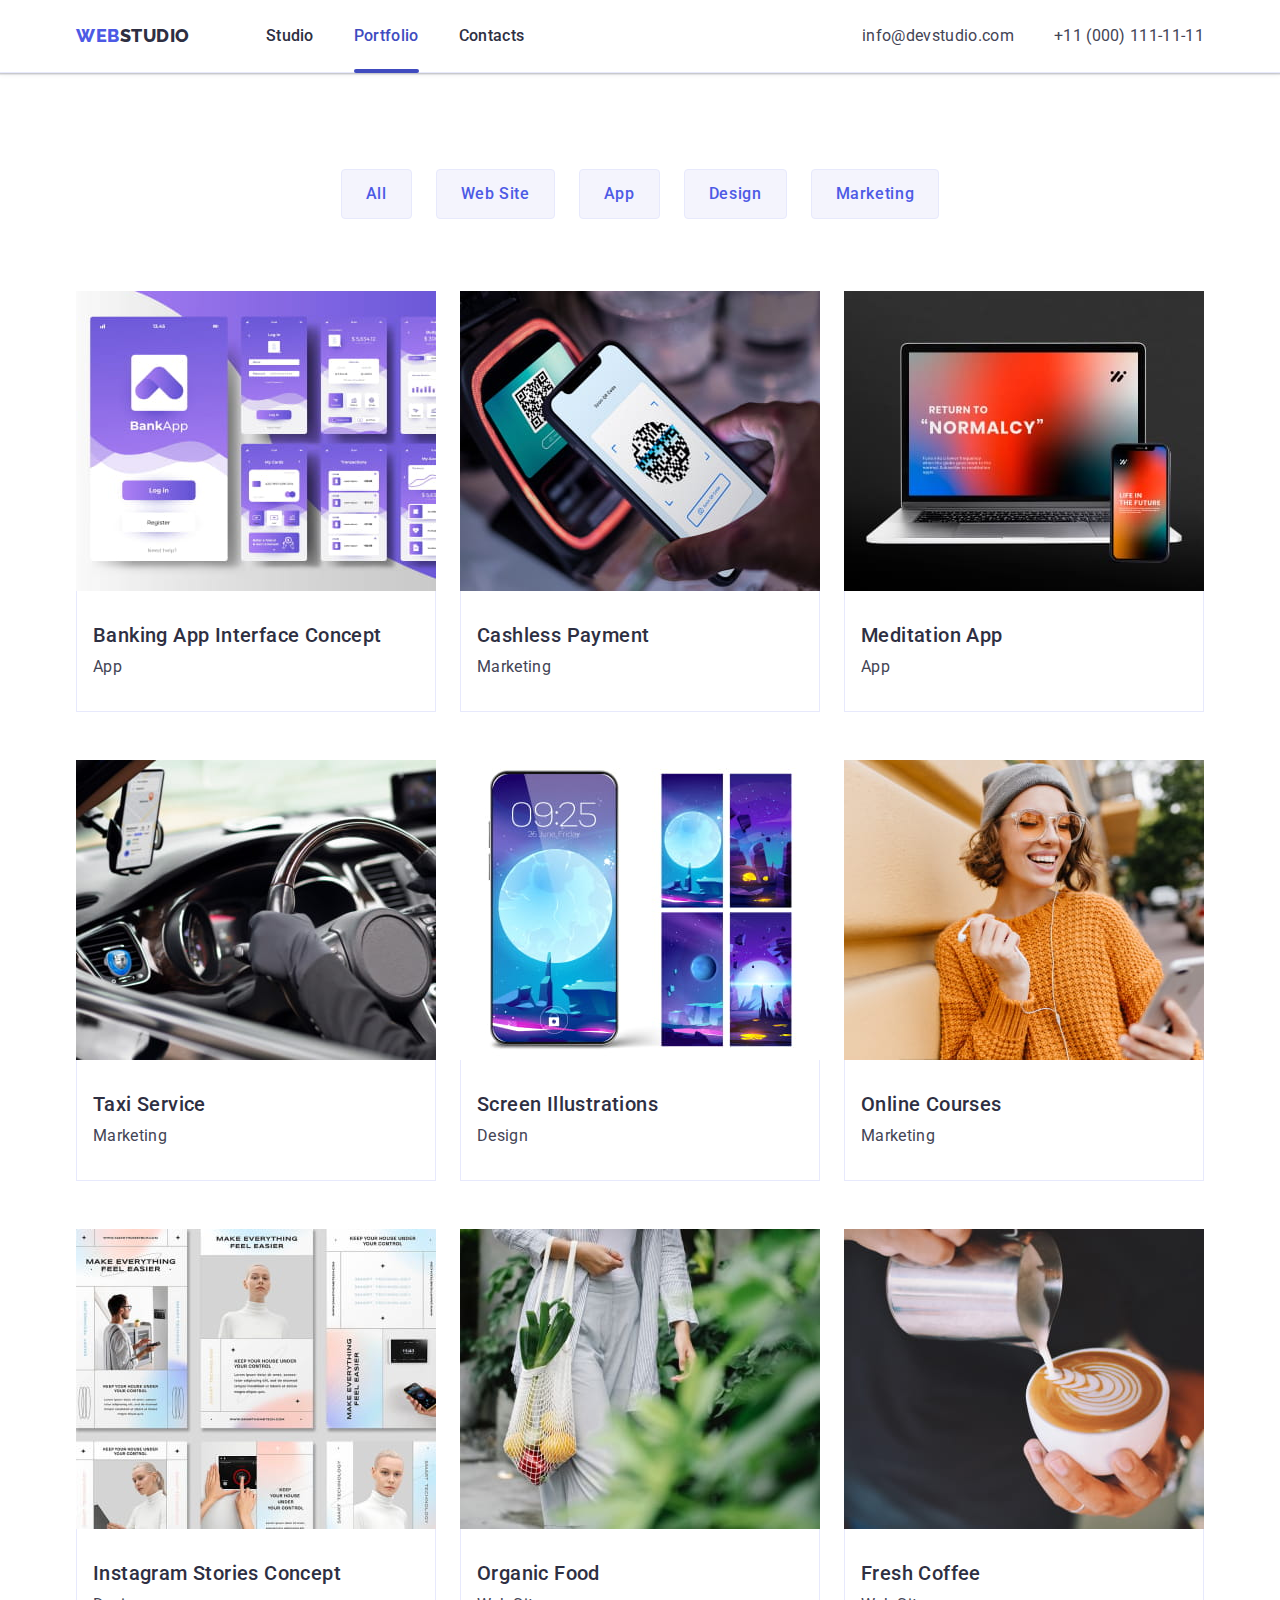
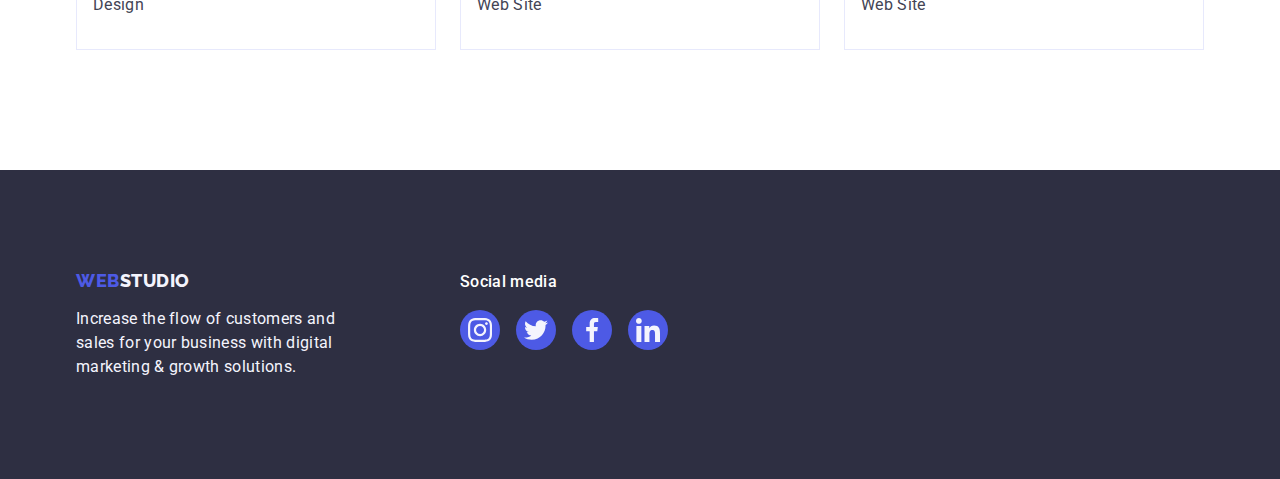
==== portfolio.html @ edc0e291 "add files" ====
<!DOCTYPE html>
<html lang="en">
  <head>
    <meta charset="UTF-8" />
    <meta name="viewport" content="width=device-width, initial-scale=1.0">
    <link rel="preconnect" href="https://fonts.googleapis.com">
    <link rel="preconnect" href="https://fonts.gstatic.com" crossorigin>
    <link
      href="https://fonts.googleapis.com/css2?family=Raleway:wght@800&family=Roboto:wght@400;500;700;900&display=swap"
      rel="stylesheet"
    />
    <link
      rel="stylesheet"
      href="https://cdnjs.cloudflare.com/ajax/libs/modern-normalize/1.0.0/modern-normalize.min.css"
    />
    <link rel="stylesheet" href="./css/styles.css">
    <title>Portfolio</title>
  </head>
  <body>
    <!--Шапка сайту-->
    <header class="header">
      <div class="container header-nav">
        <nav class="header-nav">
          <a class="logo link" href="./index.html">Web<span class="logo-color link">Studio</span></a>
          <ul class="menu-list list">
            <li class="menu-item">
              <a class="menu-link link" href="./index.html">Studio</a>
            </li>
            <li class="menu-item">
              <a class="menu-link link current" href="./portfolio.html">Portfolio</a>
            </li>
            <li class="menu-item">
              <a class="menu-link link" href="">Contacts</a>
            </li>
          </ul>
        </nav>
        <address class="header-contacts">
          <ul class="address-list list">
            <li class="address-item">
              <a class="contact-link link" href="mailto:info@devstudio.com">info@devstudio.com</a>
            </li>
            <li class="address-item">
              <a class="contact-link link" href="tel:+110001111111">+11 (000) 111-11-11</a>
            </li>
          </ul>
        </address>
      </div>
    </header>

    <main>
      <section class="gallery">
        <div class="container">
          <h1 class="visually-hidden">Portfolio</h1>

          <!--Каталог -->
          <ul class="catalog-list list">
            <li class="catalog-item">
              <button class="menu-btn" type="button">All</button>
            </li>
            <li class="catalog-item">
              <button class="menu-btn" type="button">Web Site</button>
            </li>
            <li class="catalog-item">
              <button class="menu-btn" type="button">App</button>
            </li>
            <li class="catalog-item">
              <button class="menu-btn" type="button">Design</button>
            </li>
            <li class="catalog-item">
              <button class="menu-btn" type="button">Marketing</button>
            </li>
          </ul>

          <!--Галерея-->
          <ul class="gallery-list list">
            <li class="gallery-item">
              <a class="gallery-link link" href="">
                <div class="gallery-overley">
                  <img src="./images/gallery/img1.jpg" alt="App" width="360" height="300">
                  <p class="gallery-overley-text">
                    14 Stylish and User-Friendly App Design Concepts · Task Manager App · Calorie
                    Tracker App · Exotic Fruit Ecommerce App · Cloud Storage App
                  </p>
                </div>
                <div class="gallery-description">
                  <h2 class="gallery-title">Banking App Interface Concept</h2>
                  <p class="gallery-name">App</p>
                </div>
              </a>
            </li>
            <li class="gallery-item">
              <a class="gallery-link link" href="">
                <div class="gallery-overley">
                  <img src="./images/gallery/img2.jpg" alt="Phone" width="360" height="300">
                  <p class="gallery-overley-text">
                    14 Stylish and User-Friendly App Design Concepts · Task Manager App · Calorie
                    Tracker App · Exotic Fruit Ecommerce App · Cloud Storage App
                  </p>
                </div>
                <div class="gallery-description">
                  <h2 class="gallery-title">Cashless Payment</h2>
                  <p class="gallery-name">Marketing</p>
                </div>
              </a>
            </li>
            <li class="gallery-item">
              <a class="gallery-link link" href="">
                <div class="gallery-overley">
                  <img src="./images/gallery/img3.jpg" alt="Notebook" width="360" height="300">
                  <p class="gallery-overley-text">
                    14 Stylish and User-Friendly App Design Concepts · Task Manager App · Calorie
                    Tracker App · Exotic Fruit Ecommerce App · Cloud Storage App
                  </p>
                </div>
                <div class="gallery-description">
                  <h2 class="gallery-title">Meditation App</h2>
                  <p class="gallery-name">App</p>
                </div>
              </a>
            </li>
            <li class="gallery-item">
              <a class="gallery-link link" href="">
                <div class="gallery-overley">
                  <img src="./images/gallery/img4.jpg" alt="Car" width="360" height="300">
                  <p class="gallery-overley-text">
                    14 Stylish and User-Friendly App Design Concepts · Task Manager App · Calorie
                    Tracker App · Exotic Fruit Ecommerce App · Cloud Storage App
                  </p>
                </div>
                <div class="gallery-description">
                  <h2 class="gallery-title">Taxi Service</h2>
                  <p class="gallery-name">Marketing</p>
                </div>
              </a>
            </li>
            <li class="gallery-item">
              <a class="gallery-link link" href="">
                <div class="gallery-overley">
                  <img src="./images/gallery/img5.jpg" alt="Iphone" width="360" height="300">
                  <p class="gallery-overley-text">
                    14 Stylish and User-Friendly App Design Concepts · Task Manager App · Calorie
                    Tracker App · Exotic Fruit Ecommerce App · Cloud Storage App
                  </p>
                </div>
                <div class="gallery-description">
                  <h2 class="gallery-title">Screen Illustrations</h2>
                  <p class="gallery-name">Design</p>
                </div>
              </a>
            </li>
            <li class="gallery-item">
              <a class="gallery-link link" href="">
                <div class="gallery-overley">
                  <img src="./images/gallery/img6.jpg" alt="Women" width="360" height="300">
                  <p class="gallery-overley-text">
                    14 Stylish and User-Friendly App Design Concepts · Task Manager App · Calorie
                    Tracker App · Exotic Fruit Ecommerce App · Cloud Storage App
                  </p>
                </div>
                <div class="gallery-description">
                  <h2 class="gallery-title">Online Courses</h2>
                  <p class="gallery-name">Marketing</p>
                </div>
              </a>
            </li>
            <li class="gallery-item">
              <a class="gallery-link link" href="">
                <div class="gallery-overley">
                  <img src="./images/gallery/img7.jpg" alt="Instagram" width="360" height="300">
                  <p class="gallery-overley-text">
                    14 Stylish and User-Friendly App Design Concepts · Task Manager App · Calorie
                    Tracker App · Exotic Fruit Ecommerce App · Cloud Storage App
                  </p>
                </div>
                <div class="gallery-description">
                  <h2 class="gallery-title">Instagram Stories Concept</h2>
                  <p class="gallery-name">Design</p>
                </div>
              </a>
            </li>
            <li class="gallery-item">
              <a class="gallery-link link" href="">
                <div class="gallery-overley">
                  <img src="./images/gallery/img8.jpg" alt="Bag" width="360" height="300">
                  <p class="gallery-overley-text">
                    14 Stylish and User-Friendly App Design Concepts · Task Manager App · Calorie
                    Tracker App · Exotic Fruit Ecommerce App · Cloud Storage App
                  </p>
                </div>
                <div class="gallery-description">
                  <h2 class="gallery-title">Organic Food</h2>
                  <p class="gallery-name">Web Site</p>
                </div>
              </a>
            </li>
            <li class="gallery-item">
              <a class="gallery-link link" href="">
                <div class="gallery-overley">
                  <img src="./images/gallery/img9.jpg" alt="Coffe" width="360" height="300">
                  <p class="gallery-overley-text">
                    14 Stylish and User-Friendly App Design Concepts · Task Manager App · Calorie
                    Tracker App · Exotic Fruit Ecommerce App · Cloud Storage App
                  </p>
                </div>
                <div class="gallery-description">
                  <h2 class="gallery-title">Fresh Coffee</h2>
                  <p class="gallery-name">Web Site</p>
                </div>
              </a>
            </li>
          </ul>
        </div>
      </section>
    </main>

    <!-- Підвал-->

    <footer class="footer">
      <div class="container">
        <div class="footer-info">
          <a class="footer-logo link" href="/">Web<span class="footer-color link">Studio</span></a>
          <p class="footer-text">
            Increase the flow of customers and sales for your business with digital marketing &
            growth solutions.
          </p>
        </div>
        <div class="footer-social">
          <p class="footer-social-title">Social media</p>
          <ul class="footer-social-list list">
            <li class="footer-social-item">
              <a href="" class="footer-social-link">
                <svg class="footer-social-icon" aria-label="icon-instagram" width="24" height="24">
                  <use href="./images/icons.svg#icon-instagram"></use>
                </svg>
              </a>
            </li>
            <li class="footer-social-item">
              <a href="" class="footer-social-link">
                <svg class="footer-social-icon" aria-label="icon-twitter" width="24" height="24">
                  <use href="./images/icons.svg#icon-twitter"></use>
                </svg>
              </a>
            </li>
            <li class="footer-social-item">
              <a href="" class="footer-social-link">
                <svg class="footer-social-icon" aria-label="icon-facebook" width="24" height="24">
                  <use href="./images/icons.svg#icon-facebook"></use>
                </svg>
              </a>
            </li>
            <li class="footer-social-item">
              <a href="" class="footer-social-link">
                <svg class="footer-social-icon" aria-label="icon-linkedin" width="24" height="24">
                  <use href="./images/icons.svg#icon-linkedin"></use>
                </svg>
              </a>
            </li>
          </ul>
        </div>
      </div>
    </footer>
  </body>
</html>
---- css/styles.css ----
:root {
  --navyblue: #2e2f42;
  --slate: #434455;
  --white: #fff;
  --iris: #4d5ae5;
  --ocean: #404bbf;
  --cloud: #f4f4fd;
  --cornflower: #e7e9fc;
  --lightslate: #8e8f99;
  --green: #31d0aa;
  --navyblue-modal: rgba(46, 47, 66, 0.4);
  --dairy: #fcfcfc;
}

/* Reset Styles */

h1,
h2,
h3,
h4,
h5,
h6,
p,
ul {
  margin: 0;
  padding: 0;
}

.list {
  list-style: none;
}

.link {
  text-decoration: none;
}

/* ОСНОВНІ СТИЛІ */

body {
  font-family: 'Roboto', sans-serif;
  font-size: 16px;
  color: var(--navyblue);
  letter-spacing: 0.02em;
  background-color: --white;
}

img {
  display: block;
  max-width: 100%;
  height: auto;
}

a {
  text-decoration: none;
  color: inherit;
}

.visually-hidden {
  position: absolute;
  width: 1px;
  height: 1px;
  margin: -1px;
  border: 0;
  padding: 0;
  white-space: nowrap;
  clip-path: inset(100%);
  clip: rect(0 0 0 0);
  overflow: hidden;
}

.container {
  width: 1158px;
  padding: 0 15px;
  margin: 0 auto;
}

.current {
  color: var(--ocean);
}

.current::after {
  content: '';
  display: block;
  width: 100%;
  height: 4px;
  border-radius: 2px;
  background-color: var(--ocean);
  position: absolute;
  bottom: -1px;
  left: 0;
}

/* Шапка сайту */

.header {
  border-bottom: 1px solid var(--cornflower);
  box-shadow: 0px 2px 1px rgba(46, 47, 66, 0.08),
    0px 1px 1px rgba(46, 47, 66, 0.16), 0px 1px 6px rgba(46, 47, 66, 0.08);
}

.header-nav {
  display: flex;
  align-items: center;
}

.logo {
  color: var(--iris);
  font-family: 'Raleway', sans-serif;
  font-size: 18px;
  font-weight: 800;
  line-height: 1.17;
  letter-spacing: 0.54px;
  text-transform: uppercase;
  display: inline-block;
  margin-right: 76px;
}

.logo-color {
  color: var(--navyblue);
}

.menu-list {
  display: flex;
  gap: 40px;
}

.menu-link {
  display: block;
  font-weight: 500;
  line-height: 1.5;
  letter-spacing: 0.32px;
  padding-top: 24px;
  padding-bottom: 24px;
  position: relative;
  transition: color 250ms cubic-bezier(0.4, 0, 0.2, 1);
}

.menu-link:hover,
.menu-link:focus {
  color: var(--ocean);
}

.header-contacts {
  font-style: normal;
  margin-left: auto;
}

.address-list {
  display: flex;
  gap: 40px;
}

.contact-link {
  display: inline-block;
  line-height: 1.5;
  letter-spacing: 0.32px;
  padding-top: 24px;
  padding-bottom: 24px;
  color: var(--slate);
  transition: color 250ms cubic-bezier(0.4, 0, 0.2, 1);
}

.contact-link:hover,
.contact-link:focus {
  color: var(--ocean);
}

/* Блок Герой */

.hero {
  max-width: 1440px;
  padding: 188px 0;
  margin: 0 auto;
  background-image: linear-gradient(rgba(46, 47, 66, 0.7), rgba(46, 47, 66, 0.7)),
    url('../images/hero.jpg');
  background-position: center;
  background-repeat: no-repeat;
  background-size: cover;
  background-color: var(--navyblue);
}

.hero-title {
  color: var(--white);
  text-align: center;
  font-size: 56px;
  font-weight: 700;
  line-height: 1.07;
  letter-spacing: 0.02em;
  margin: 0 auto;
  margin-bottom: 48px;
  max-width: 496px;
}

.hero-button {
  display: block;
  min-width: 169px;
  height: 56px;
  margin: 0 auto;
  padding: 16px 32px;
  font-weight: 500;
  line-height: 1.5;
  letter-spacing: 0.04em;
  color: var(--white);
  background-color: var(--iris);
  border: none;
  border-radius: 4px;
  box-shadow: 0px 4px 4px 0px rgba(0, 0, 0, 0.15);
  cursor: pointer;
  transition: background-color 250ms cubic-bezier(0.4, 0, 0.2, 1);
}

.hero-button:hover,
.hero-button:focus {
  background-color: var(--ocean);
}

/* Інформаційний блок */

.info {
  padding: 120px 0;
}

.info-list {
  display: flex;
  gap: 24px;
}

.info-item {
  width: 264px;
}

.info-image {
  display: flex;
  justify-content: center;
  height: 112px;
  align-items: center;
  border-radius: 4px;
  margin-bottom: 8px;
  background-color: var(--cloud);
}

.info-title {
  margin-bottom: 8px;
  font-size: 20px;
  font-weight: 500;
  line-height: 1.2;
  letter-spacing: 0.02em;
  color: var(--navyblue);
}

.info-text {
  line-height: 1.5;
  letter-spacing: 0.02em;
  color: var(--slate);
}

/* Секція */

.section-title {
  margin-bottom: 72px;
  text-align: center;
  font-size: 36px;
  line-height: 1.11;
  letter-spacing: 0.02em;
  text-transform: capitalize;
  color: var(--navyblue);
}

/* Чим ми займаємося */

.works {
  padding-bottom: 120px;
}

.works-list {
  display: flex;
  gap: 24px;
}

/* Наша команда */

.team {
  padding: 120px 0;
  background-color: var(--cloud);
}

.team-list {
  display: flex;
  gap: 24px;
}

.team-item {
  background-color: var(--white);
  box-shadow: 0px 2px 1px 0px rgba(46, 47, 66, 0.08), 0px 1px 1px 0px rgba(46, 47, 66, 0.16),
    0px 1px 6px 0px rgba(46, 47, 66, 0.08);
  border-radius: 0px 0px 4px 4px;
}

.team-description {
  padding: 32px 0;
}

.team-name {
  margin-bottom: 8px;
  font-size: 20px;
  font-weight: 500;
  line-height: 1.2;
  letter-spacing: 0.02em;
  text-align: center;
  color: var(--navyblue);
}

.team-position {
  margin-bottom: 8px;
  line-height: 1.5;
  letter-spacing: 0.02em;
  text-align: center;
  color: var(--slate);
}

.social {
  display: flex;
  justify-content: center;
  gap: 24px;
  align-items: center;
}

.social-item {
  height: 40px;
  width: 40px;
}

.social-link {
  display: flex;
  justify-content: center;
  align-items: center;
  height: 100%;
  width: 100%;
  border-radius: 50%;
  background-color: var(--iris);
  transition: background-color 250ms cubic-bezier(0.4, 0, 0.2, 1);
}

.social-link:hover,
.social-link:focus {
  background-color: var(--ocean);
}

.social-icon {
  fill: var(--cloud);
}

/* Кліенти */

.customers {
  padding: 120px 0;
}

.customers-list {
  display: flex;
  justify-content: center;
  align-items: center;
  gap: 24px;
}

.customers-item {
  height: 88px;
  width: 168px;
}

.customers-link {
  display: flex;
  justify-content: center;
  align-items: center;
  height: 100%;
  width: 100%;
  border: 1px solid var(--lightslate);
  border-radius: 4px;
  color: var(--lightslate);
  fill: currentColor;
  transition: color 250ms cubic-bezier(0.4, 0, 0.2, 1),
    border-color 250ms cubic-bezier(0.4, 0, 0.2, 1);
}

.customers-link:hover,
.customers-link:focus {
  fill: var(--ocean);
  border-color: var(--ocean);
  color: var(--ocean);
}

/* Підвал */

.footer {
  background-color: var(--navyblue);
  padding: 100px 0;
}

.footer .container {
  display: flex;
  align-items: baseline
}

.footer-info {
  width: 264px;
  margin-right: 120px;
}

.footer-logo {
  display: inline-block;
  margin-bottom: 16px;
  color: var(--iris);
  font-family: 'Raleway', sans-serif;
  font-size: 18px;
  font-weight: 800;
  line-height: 1.17;
  letter-spacing: 0.03em;
  text-transform: uppercase;
}

.footer-color {
  color: var(--cloud);
}

.footer-text {
  width: 264px;
  color: var(--cloud);
  line-height: 1.5;
  letter-spacing: 0.02em;
}

.footer-social {
  width: 264px;
  margin-right: 120px;
}

.footer-social-title {
  margin-bottom: 16px;
  font-weight: 500;
  line-height: 1.5;
  color: var(--white);
}

.footer-social-list {
  display: flex;
  justify-content: start;
  align-items: center;
  gap: 16px;
}

.footer-social-item {
  height: 40px;
  width: 40px;
}

.footer-social-link {
  display: flex;
  justify-content: center;
  align-items: center;
  height: 100%;
  width: 100%;
  border-radius: 50%;
  background-color: var(--iris);
  transition: background-color 250ms cubic-bezier(0.4, 0, 0.2, 1);
}

.footer-social-link:hover,
.footer-social-link:focus {
  background-color: var(--green);
}

.footer-social-icon {
  fill: var(--cloud);
}

/* Styles PORTFOLIO */

/* Каталог */

.gallery {
  padding: 96px 0 120px;
}

.catalog-list {
  display: flex;
  justify-content: center;
  gap: 24px;
  margin-bottom: 72px;
}

.menu-btn {
  color: var(--iris);
  background-color: var(--cloud);
  font-weight: 500;
  line-height: 1.5;
  letter-spacing: 0.04em;
  border: 1px solid var(--cornflower);
  border-radius: 4px;
  padding: 12px 24px;
  cursor: pointer;
  transition: color 250ms cubic-bezier(0.4, 0, 0.2, 1),
    background-color 250ms cubic-bezier(0.4, 0, 0.2, 1),
    border-color 250ms cubic-bezier(0.4, 0, 0.2, 1),
    box-shadow 250ms cubic-bezier(0.4, 0, 0.2, 1);
}

.menu-btn:hover,
.menu-btn:focus {
  color: var(--white);
  background-color: var(--ocean);
  box-shadow: 0px 2px 2px 0px rgba(0, 0, 0, 0.12), 0px 2px 1px 0px rgba(0, 0, 0, 0.08),
    0px 3px 1px 0px rgba(0, 0, 0, 0.1);
  border: 1px solid transparent;
}

/* Галерея */

.gallery-list {
  display: flex;
  flex-wrap: wrap;
  gap: 48px 24px;
}

.gallery-link {
  display: block;
  transition: box-shadow 250ms cubic-bezier(0.4, 0, 0.2, 1);
  cursor: pointer;
}

.gallery-link:hover,
.gallery-link:focus {
  box-shadow: 0px 1px 6px rgba(46, 47, 66, 0.08), 0px 1px 1px rgba(46, 47, 66, 0.16),
    0px 2px 1px rgba(46, 47, 66, 0.08);
}

.gallery-link:hover .gallery-overley-text,
.gallery-link:focus .gallery-overley-text {
  transform: translateY(0);
}

.gallery-overley {
  overflow: hidden;
  position: relative;
}

.gallery-overley-text {
  position: absolute;
  top: 0;
  left: 0;
  width: 100%;
  height: 100%;
  line-height: 1.5;
  padding: 40px 32px;
  background-color: var(--iris);
  transform: translateY(100%);
  transition: transform 250ms cubic-bezier(0.4, 0, 0.2, 1);
  color: var(--cloud);
}

.gallery-description {
  border: 1px solid var(--cornflower);
  border-top: none;
  padding: 32px 16px;
}

.gallery-title {
  color: var(--navyblue);
  font-size: 20px;
  font-weight: 500;
  line-height: 1.2;
  letter-spacing: 0.02em;
  margin-bottom: 8px;
}

.gallery-name {
  font-size: 16px;
  color: var(--slate);
  line-height: 1.5;
  letter-spacing: 0.02em;
}

/* Модалка */

.backdrop {
  position: fixed;
  top: 0;
  left: 0;
  width: 100%;
  height: 100%;
  background-color: var(--navyblue-modal);
  opacity: 1;
  transition: opacity 250ms cubic-bezier(0.4, 0, 0.2, 1),
  visibility 250ms cubic-bezier(0.4, 0, 0.2, 1);
}

.backdrop.is-hidden {
  opacity: 0;
  pointer-events: none;
  visibility: hidden;
}

.modal {
  position: absolute;
  top: 50%;
  left: 50%;
  width: 408px;
  min-height: 584px;
  transform: translate(-50%, -50%) scale(1);
  transition: transform 250ms cubic-bezier(0.4, 0, 0.2, 1);
  border-radius: 4px;
  background: var(--dairy);
  box-shadow: 0px 2px 1px 0px rgba(0, 0, 0, 0.2), 0px 1px 3px 0px rgba(0, 0, 0, 0.12),
    0px 1px 1px 0px rgba(0, 0, 0, 0.14);
}

.madal-btn {
  display: flex;
  justify-content: center;
  align-items: center;
  width: 24px;
  height: 24px;
  padding: 0;
  position: absolute;
  top: 24px;
  right: 24px;
  border-radius: 50%;
  border: 1px solid rgba(0, 0, 0, 0.1);
  background-color: var(--cornflower);
  transition: background-color 250ms cubic-bezier(0.4, 0, 0.2, 1),
  border 250ms cubic-bezier(0.4, 0, 0.2, 1);
  cursor: pointer;
}

.madal-btn:hover,
.madal-btn:focus {
  background-color: var(--ocean);
  fill: var(--white);
  border: none;
}

.madal-btn-cloge {
  fill: var(--navyblue);
  transition: fill 250ms cubic-bezier(0.4, 0, 0.2, 1);
}

.madal-btn:hover .madal-btn-cloge,
.madal-btn:focus .madal-btn-cloge {
  fill: var(--white);
}
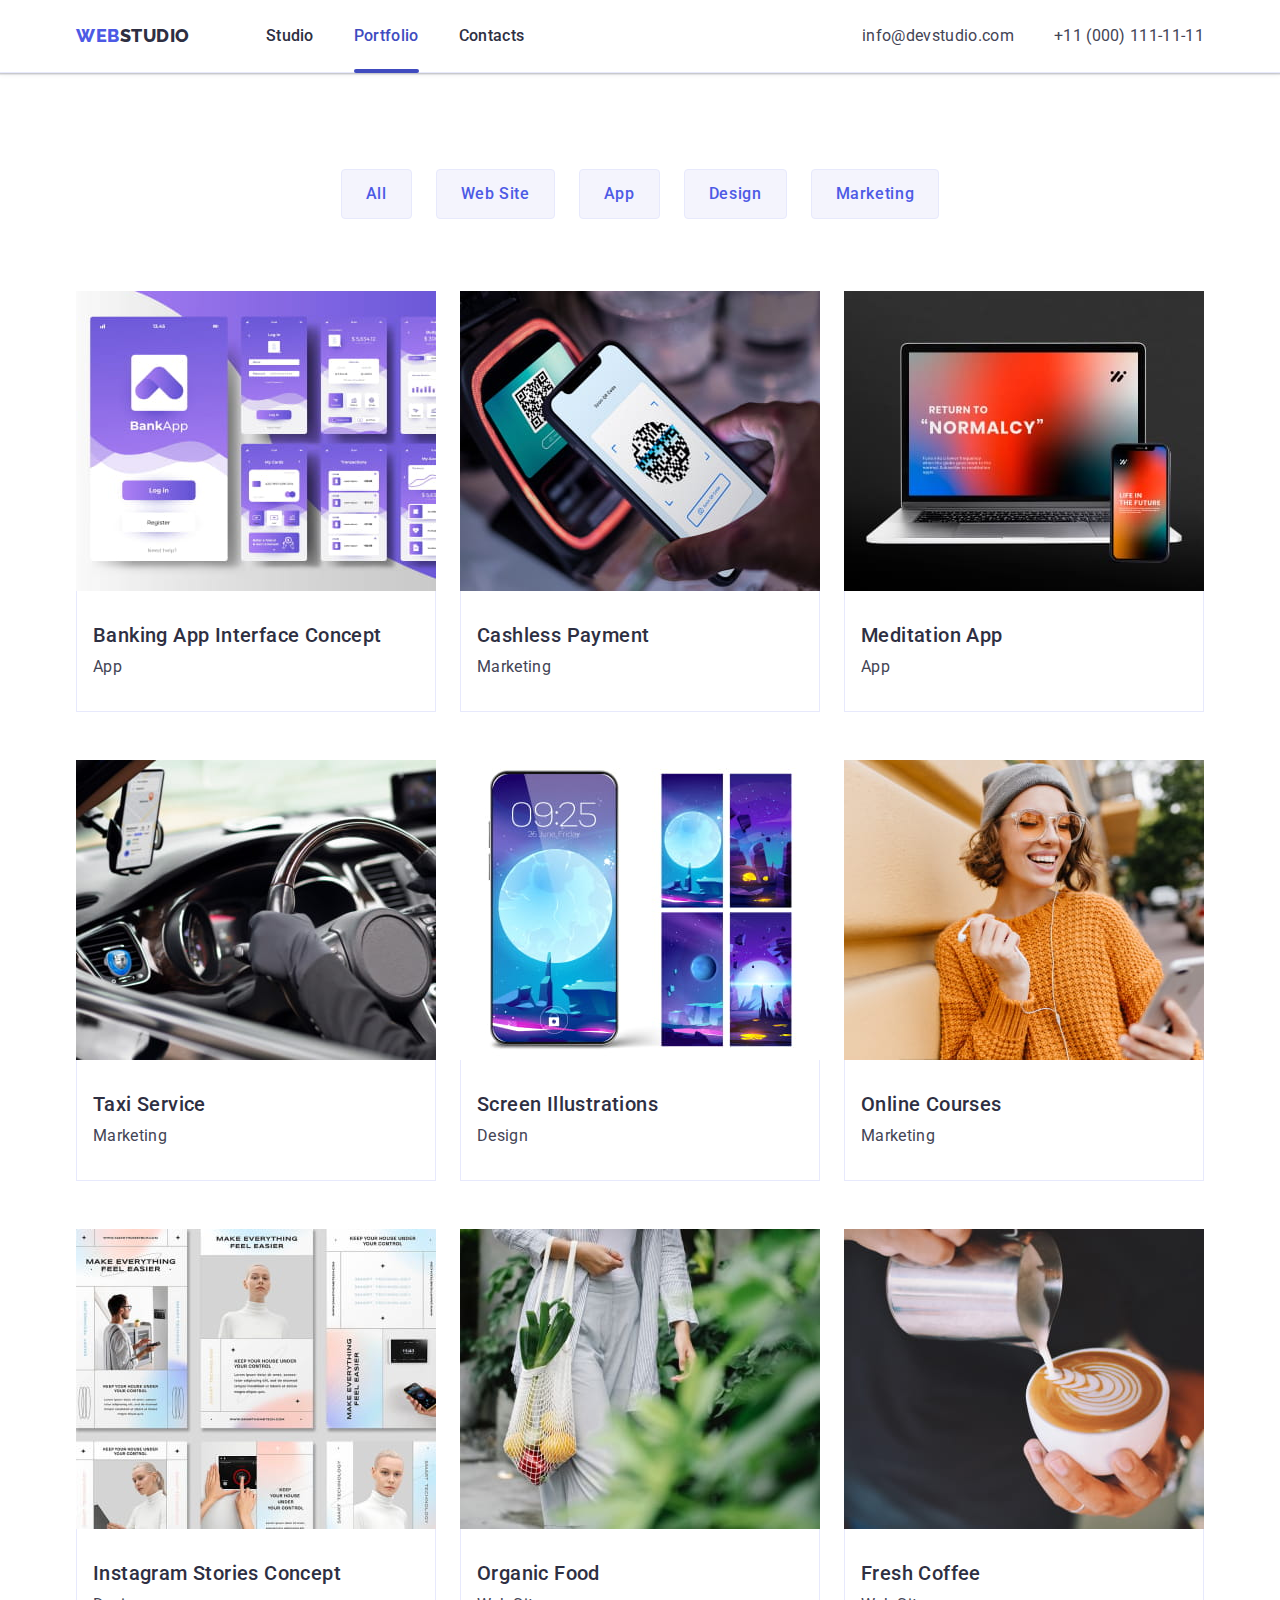
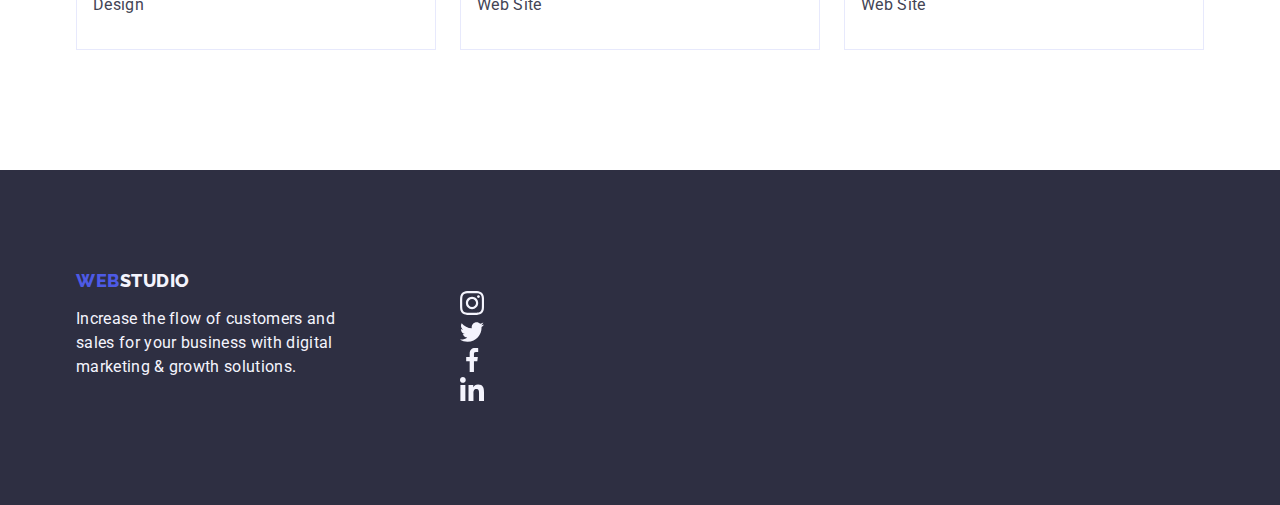
==== commit e272f472: "add" ====
--- a/portfolio.html
+++ b/portfolio.html
@@ -55,19 +55,19 @@
           <!--Каталог -->
           <ul class="catalog-list list">
             <li class="catalog-item">
-              <button class="menu-btn" type="button">All</button>
-            </li>
-            <li class="catalog-item">
-              <button class="menu-btn" type="button">Web Site</button>
-            </li>
-            <li class="catalog-item">
-              <button class="menu-btn" type="button">App</button>
-            </li>
-            <li class="catalog-item">
-              <button class="menu-btn" type="button">Design</button>
-            </li>
-            <li class="catalog-item">
-              <button class="menu-btn" type="button">Marketing</button>
+              <button class="button" type="button">All</button>
+            </li>
+            <li class="catalog-item">
+              <button class="button" type="button">Web Site</button>
+            </li>
+            <li class="catalog-item">
+              <button class="button" type="button">App</button>
+            </li>
+            <li class="catalog-item">
+              <button class="button" type="button">Design</button>
+            </li>
+            <li class="catalog-item">
+              <button class="button" type="button">Marketing</button>
             </li>
           </ul>
 
--- a/css/styles.css
+++ b/css/styles.css
@@ -94,8 +94,8 @@
 
 .header {
   border-bottom: 1px solid var(--cornflower);
-  box-shadow: 0px 2px 1px rgba(46, 47, 66, 0.08),
-    0px 1px 1px rgba(46, 47, 66, 0.16), 0px 1px 6px rgba(46, 47, 66, 0.08);
+  box-shadow: 0px 2px 1px rgba(46, 47, 66, 0.08), 0px 1px 1px rgba(46, 47, 66, 0.16),
+    0px 1px 6px rgba(46, 47, 66, 0.08);
 }
 
 .header-nav {
@@ -191,7 +191,7 @@
   max-width: 496px;
 }
 
-.hero-button {
+.hero .button {
   display: block;
   min-width: 169px;
   height: 56px;
@@ -209,8 +209,8 @@
   transition: background-color 250ms cubic-bezier(0.4, 0, 0.2, 1);
 }
 
-.hero-button:hover,
-.hero-button:focus {
+.hero .button:hover,
+.hero .button:focus {
   background-color: var(--ocean);
 }
 
@@ -398,7 +398,7 @@
 
 .footer .container {
   display: flex;
-  align-items: baseline
+  align-items: baseline;
 }
 
 .footer-info {
@@ -431,29 +431,28 @@
 
 .footer-social {
   width: 264px;
-  margin-right: 120px;
-}
-
-.footer-social-title {
+}
+
+.footer-title {
   margin-bottom: 16px;
   font-weight: 500;
   line-height: 1.5;
   color: var(--white);
 }
 
-.footer-social-list {
+.footer-list {
   display: flex;
   justify-content: start;
   align-items: center;
   gap: 16px;
 }
 
-.footer-social-item {
+.footer-item {
   height: 40px;
   width: 40px;
 }
 
-.footer-social-link {
+.footer-link {
   display: flex;
   justify-content: center;
   align-items: center;
@@ -464,13 +463,68 @@
   transition: background-color 250ms cubic-bezier(0.4, 0, 0.2, 1);
 }
 
-.footer-social-link:hover,
-.footer-social-link:focus {
+.footer-link:hover,
+.footer-link:focus {
   background-color: var(--green);
 }
 
-.footer-social-icon {
+.footer-icon {
   fill: var(--cloud);
+}
+
+.footer-form {
+  margin-left: 80px;
+}
+
+.subscribe {
+  display: flex;
+  align-items: center;
+}
+
+.subscribe-input {
+  display: inline-block;
+  min-width: 264px;
+  min-height: 40px;
+  padding: 15px 16px;
+  margin-right: 12px;
+  background-color: inherit;
+  color: rgba(255, 255, 255, 0.6);
+  border: 1px solid rgba(255, 255, 255, 0.3);
+  border-radius: 4px;
+  transition: border-color 250ms cubic-bezier(0.4, 0, 0.2, 1);
+}
+
+.subscribe-input::placeholder {
+  color: var(--white);
+}
+
+.footer-form .button {
+  display: flex;
+  align-items: center;
+  justify-content: center;
+  text-align: center;
+  font-weight: 500;
+  height: 40px;
+  min-width: 165px;
+  padding: 8px 24px;
+  line-height: 1.5;
+  letter-spacing: 0.04em;
+  color: var(--white);
+  background-color: var(--iris);
+  border: none;
+  border-radius: 4px;
+  cursor: pointer;
+  transition: background-color 250ms cubic-bezier(0.4, 0, 0.2, 1);
+}
+
+.footer-form .button:hover,
+.footer-form .button:focus {
+  background-color: var(--ocean);
+}
+
+.button-icon {
+  fill: var(--white);
+  margin-left: 16px;
 }
 
 /* Styles PORTFOLIO */
@@ -488,7 +542,7 @@
   margin-bottom: 72px;
 }
 
-.menu-btn {
+.catalog-list .button {
   color: var(--iris);
   background-color: var(--cloud);
   font-weight: 500;
@@ -500,12 +554,11 @@
   cursor: pointer;
   transition: color 250ms cubic-bezier(0.4, 0, 0.2, 1),
     background-color 250ms cubic-bezier(0.4, 0, 0.2, 1),
-    border-color 250ms cubic-bezier(0.4, 0, 0.2, 1),
-    box-shadow 250ms cubic-bezier(0.4, 0, 0.2, 1);
-}
-
-.menu-btn:hover,
-.menu-btn:focus {
+    border-color 250ms cubic-bezier(0.4, 0, 0.2, 1), box-shadow 250ms cubic-bezier(0.4, 0, 0.2, 1);
+}
+
+.catalog-list .button:hover,
+.catalog-list .button:focus {
   color: var(--white);
   background-color: var(--ocean);
   box-shadow: 0px 2px 2px 0px rgba(0, 0, 0, 0.12), 0px 2px 1px 0px rgba(0, 0, 0, 0.08),
@@ -590,7 +643,7 @@
   background-color: var(--navyblue-modal);
   opacity: 1;
   transition: opacity 250ms cubic-bezier(0.4, 0, 0.2, 1),
-  visibility 250ms cubic-bezier(0.4, 0, 0.2, 1);
+    visibility 250ms cubic-bezier(0.4, 0, 0.2, 1);
 }
 
 .backdrop.is-hidden {
@@ -627,7 +680,7 @@
   border: 1px solid rgba(0, 0, 0, 0.1);
   background-color: var(--cornflower);
   transition: background-color 250ms cubic-bezier(0.4, 0, 0.2, 1),
-  border 250ms cubic-bezier(0.4, 0, 0.2, 1);
+    border 250ms cubic-bezier(0.4, 0, 0.2, 1);
   cursor: pointer;
 }
 
@@ -638,13 +691,195 @@
   border: none;
 }
 
-.madal-btn-cloge {
+.icon-close {
   fill: var(--navyblue);
   transition: fill 250ms cubic-bezier(0.4, 0, 0.2, 1);
 }
 
-.madal-btn:hover .madal-btn-cloge,
-.madal-btn:focus .madal-btn-cloge {
+.madal-btn:hover .icon-close,
+.madal-btn:focus .icon-close {
   fill: var(--white);
 }
 
+/* form */
+
+.form {
+  width: 408px;
+  margin-left: auto;
+  margin-right: auto;
+  padding: 24px;
+}
+
+b {
+  display: block;
+  text-align: center;
+  margin-top: 48px;
+  margin-bottom: 16px;
+  color: var(--navyblue);
+  font-weight: 500;
+  line-height: 1.5;
+  letter-spacing: 0.03em;
+}
+
+.form-field {
+  position: relative;
+  display: flex;
+  flex-direction: column;
+  margin-bottom: 10px;
+}
+
+.form-label {
+  /* display: block; */
+  margin-bottom: 4px;
+  font-size: 12px;
+  line-height: 1.17;
+  letter-spacing: 0.04em;
+  color: var(--lightslate);
+}
+
+.form-input {
+  height: 40px;
+  margin: 0;
+  padding-left: 38px;
+  border: 1px solid rgba(46, 47, 66, 0.4);
+  border-radius: 4px;
+  outline: transparent;
+  font: inherit;
+  font-size: 12px;
+  line-height: 1.17;
+  letter-spacing: 0.01em;
+  transition: border-color 250ms cubic-bezier(0.4, 0, 0.2, 1);
+}
+
+.form-field:focus-within .form-input,
+.form-field:focus-within .textarea {
+  border-color: var(--iris);
+}
+
+.form-icon {
+  position: absolute;
+  bottom: 8px;
+  left: 12px;
+  fill: var(--navyblue);
+  transition: fill 250ms cubic-bezier(0.4, 0, 0.2, 1);
+}
+
+.form-field:focus-within .form-icon {
+  fill: var(--iris);
+}
+
+.comment {
+  margin-bottom: 20px;
+}
+
+.textarea {
+  font-size: 12px;
+  line-height: 1.17;
+  letter-spacing: 0.04em;
+  width: 100%;
+  min-height: 120px;
+  padding: 8px 16px;
+  border-radius: 4px;
+  border: 1px solid rgba(46, 47, 66, 0.4);
+  outline: transparent;
+  resize: none;
+  transition: border-color 250ms cubic-bezier(0.4, 0, 0.2, 1);
+  color: rgba(46, 47, 66, 0.4);
+  background-color: transparent;
+}
+
+.textarea::placeholder {
+  color: rgba(46, 47, 66, 0.4);
+}
+
+.textarea:focus {
+  border-color: var(--iris);
+}
+
+.label {
+  display: flex;
+  align-items: center;
+  margin-bottom: 30px;
+  line-height: 1.71;
+}
+
+.form-check {
+  margin-bottom: 24px;
+}
+
+.checkbox:checked + .checkbox-lable .checkbox-box {
+  background-color: var(--ocean);
+  fill: var(--cloud);
+  border: none;
+}
+
+.checkbox-lable {
+  color: var(--lightslate);
+  font-size: 12px;
+  line-height: 1.17;
+  letter-spacing: 0.04em;
+}
+
+.checkbox-box {
+  display: inline-flex;
+  align-items: center;
+  justify-content: center;
+  width: 16px;
+  height: 16px;
+  border-radius: 2px;
+  border: 1px solid rgba(46, 47, 66, 0.4);
+  margin-right: 8px;
+  fill: transparent;
+  transition: background-color 250ms cubic-bezier(0.4, 0, 0.2, 1),
+    border 250ms cubic-bezier(0.4, 0, 0.2, 1), fill 250ms cubic-bezier(0.4, 0, 0.2, 1);
+}
+
+.link-agreement {
+  margin-left: 4px;
+  color: var(--iris);
+  text-decoration: underline;
+  transition: color 250ms cubic-bezier(0.4, 0, 0.2, 1);
+}
+
+.link-agreement:hover,
+.link-agreement:focus {
+  color: var(--ocean);
+}
+
+.checkbox {
+  position: absolute;
+  white-space: nowrap;
+  width: 1px;
+  height: 1px;
+  overflow: hidden;
+  border: 0;
+  padding: 0;
+  clip: rect(0 0 0 0);
+  clip-path: inset(50%);
+  margin: -1px;
+}
+
+.link-agreement {
+  color: var(--accent-color);
+  text-decoration: underline;
+  margin-left: 4px;
+}
+
+.form .button {
+  display: block;
+  font-weight: 500;
+  line-height: 1.5;
+  letter-spacing: 0.04em;
+  min-width: 169px;
+  height: 56px;
+  border-radius: 4px;
+  background-color: var(--iris);
+  box-shadow: 0px 4px 4px 0px rgba(0, 0, 0, 0.15);
+  padding: 16px 32px;
+  margin: 0 auto;
+  color: var(--white);
+  text-align: center;
+  border: none;
+  cursor: pointer;
+  transition: background-color 250ms cubic-bezier(0.4, 0, 0.2, 1);
+}
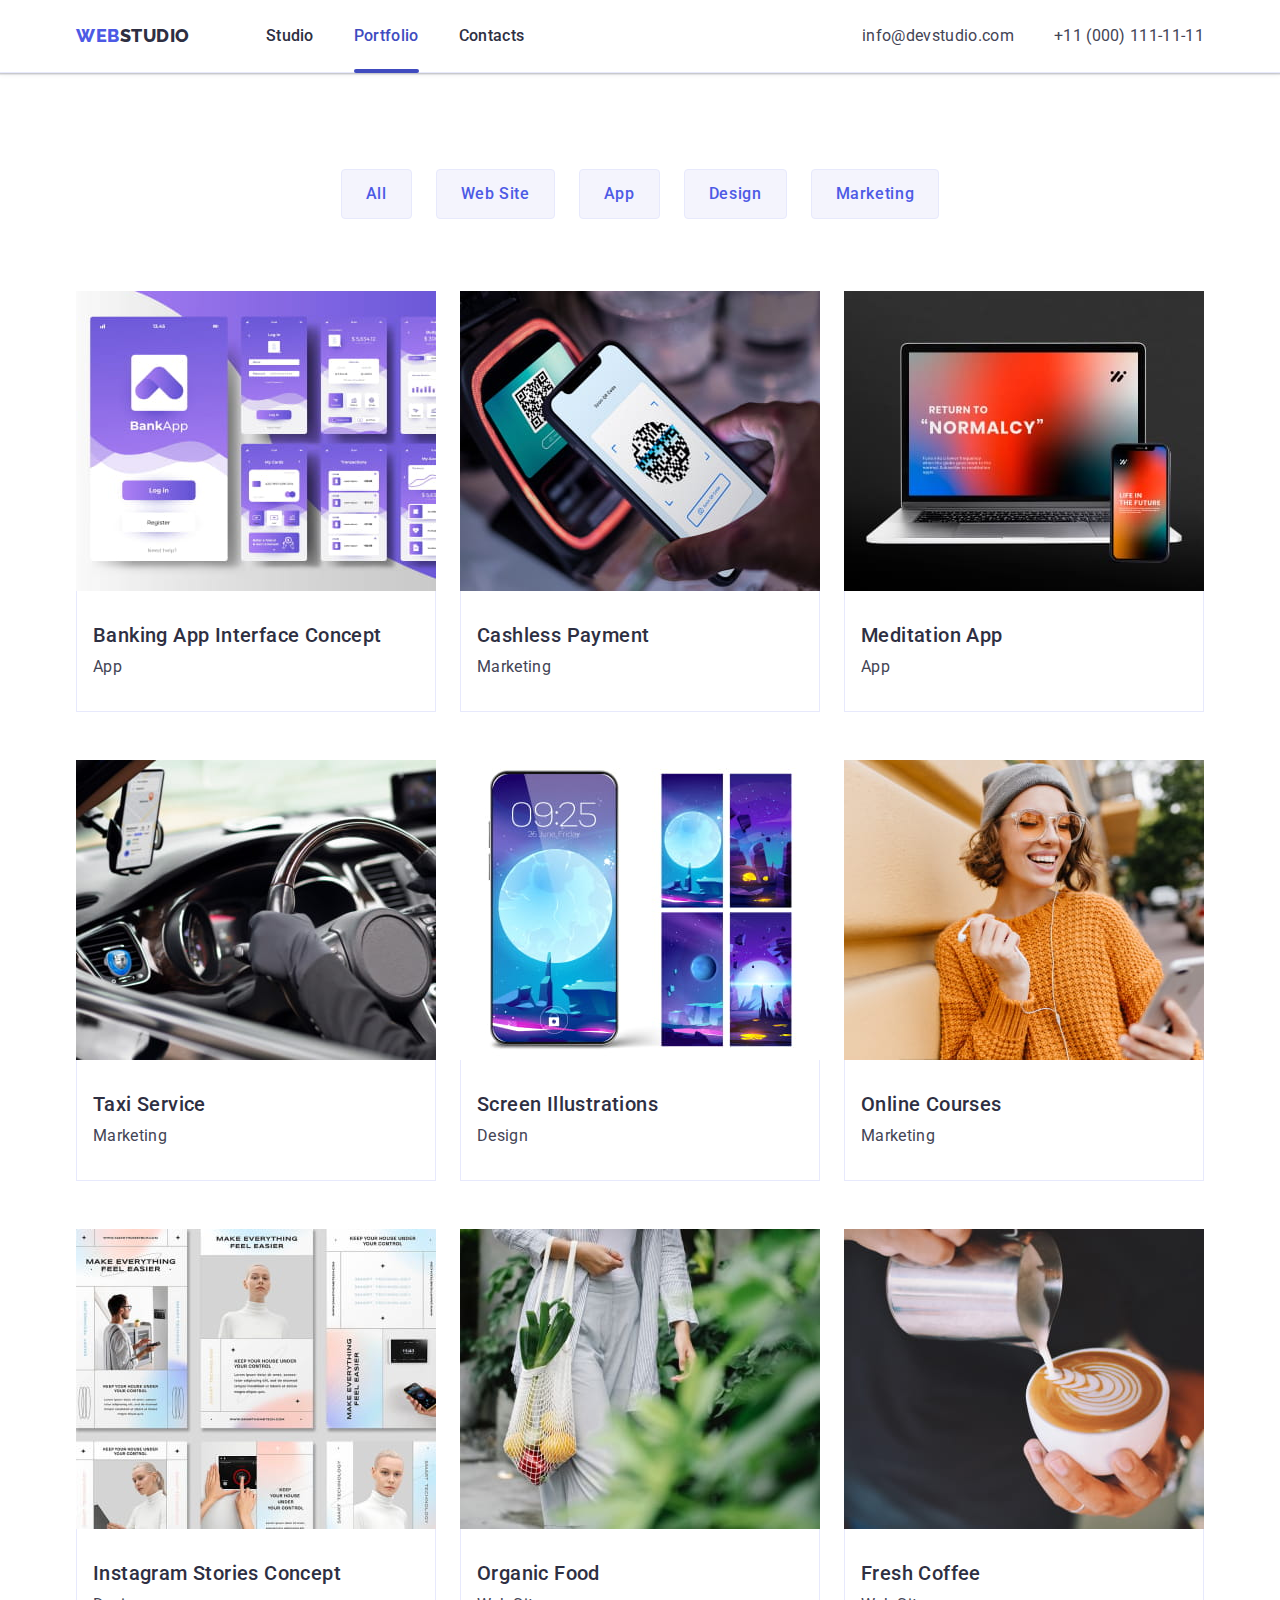
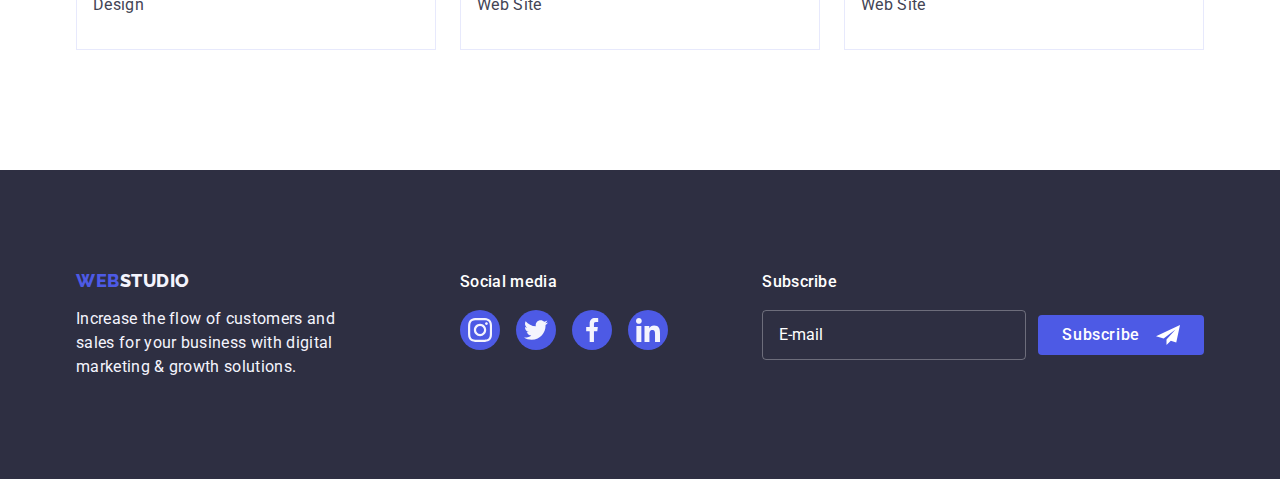
==== commit 6a4ca029: "add" ====
--- a/portfolio.html
+++ b/portfolio.html
@@ -225,38 +225,56 @@
           </p>
         </div>
         <div class="footer-social">
-          <p class="footer-social-title">Social media</p>
-          <ul class="footer-social-list list">
-            <li class="footer-social-item">
-              <a href="" class="footer-social-link">
-                <svg class="footer-social-icon" aria-label="icon-instagram" width="24" height="24">
+          <p class="footer-title">Social media</p>
+          <ul class="footer-list list">
+            <li class="footer-item">
+              <a href="" class="footer-link">
+                <svg class="footer-icon" aria-label="icon-instagram" width="24" height="24">
                   <use href="./images/icons.svg#icon-instagram"></use>
                 </svg>
               </a>
             </li>
-            <li class="footer-social-item">
-              <a href="" class="footer-social-link">
-                <svg class="footer-social-icon" aria-label="icon-twitter" width="24" height="24">
+            <li class="footer-item">
+              <a href="" class="footer-link">
+                <svg class="footer-icon" aria-label="icon-twitter" width="24" height="24">
                   <use href="./images/icons.svg#icon-twitter"></use>
                 </svg>
               </a>
             </li>
-            <li class="footer-social-item">
-              <a href="" class="footer-social-link">
-                <svg class="footer-social-icon" aria-label="icon-facebook" width="24" height="24">
+            <li class="footer-item">
+              <a href="" class="footer-link">
+                <svg class="footer-icon" aria-label="icon-facebook" width="24" height="24">
                   <use href="./images/icons.svg#icon-facebook"></use>
                 </svg>
               </a>
             </li>
-            <li class="footer-social-item">
-              <a href="" class="footer-social-link">
-                <svg class="footer-social-icon" aria-label="icon-linkedin" width="24" height="24">
+            <li class="footer-item">
+              <a href="" class="footer-link">
+                <svg class="footer-icon" aria-label="icon-linkedin" width="24" height="24">
                   <use href="./images/icons.svg#icon-linkedin"></use>
                 </svg>
               </a>
             </li>
           </ul>
         </div>
+
+        <form class="footer-form">
+          <p class="footer-title">Subscribe</p>
+          <div class="subscribe">
+              <input class="subscribe-input" 
+              type="email" 
+              name="mail" 
+              placeholder="E-mail"
+              aria-label="Your e-mail">
+          <button type="submit" class="button">
+            Subscribe
+              <svg class="button-icon" width="24" height="24">
+                  <use href="./images/icons.svg#icon-telegram"></use>
+              </svg>
+          </button>
+          </div>
+         </form>
+
       </div>
     </footer>
   </body>
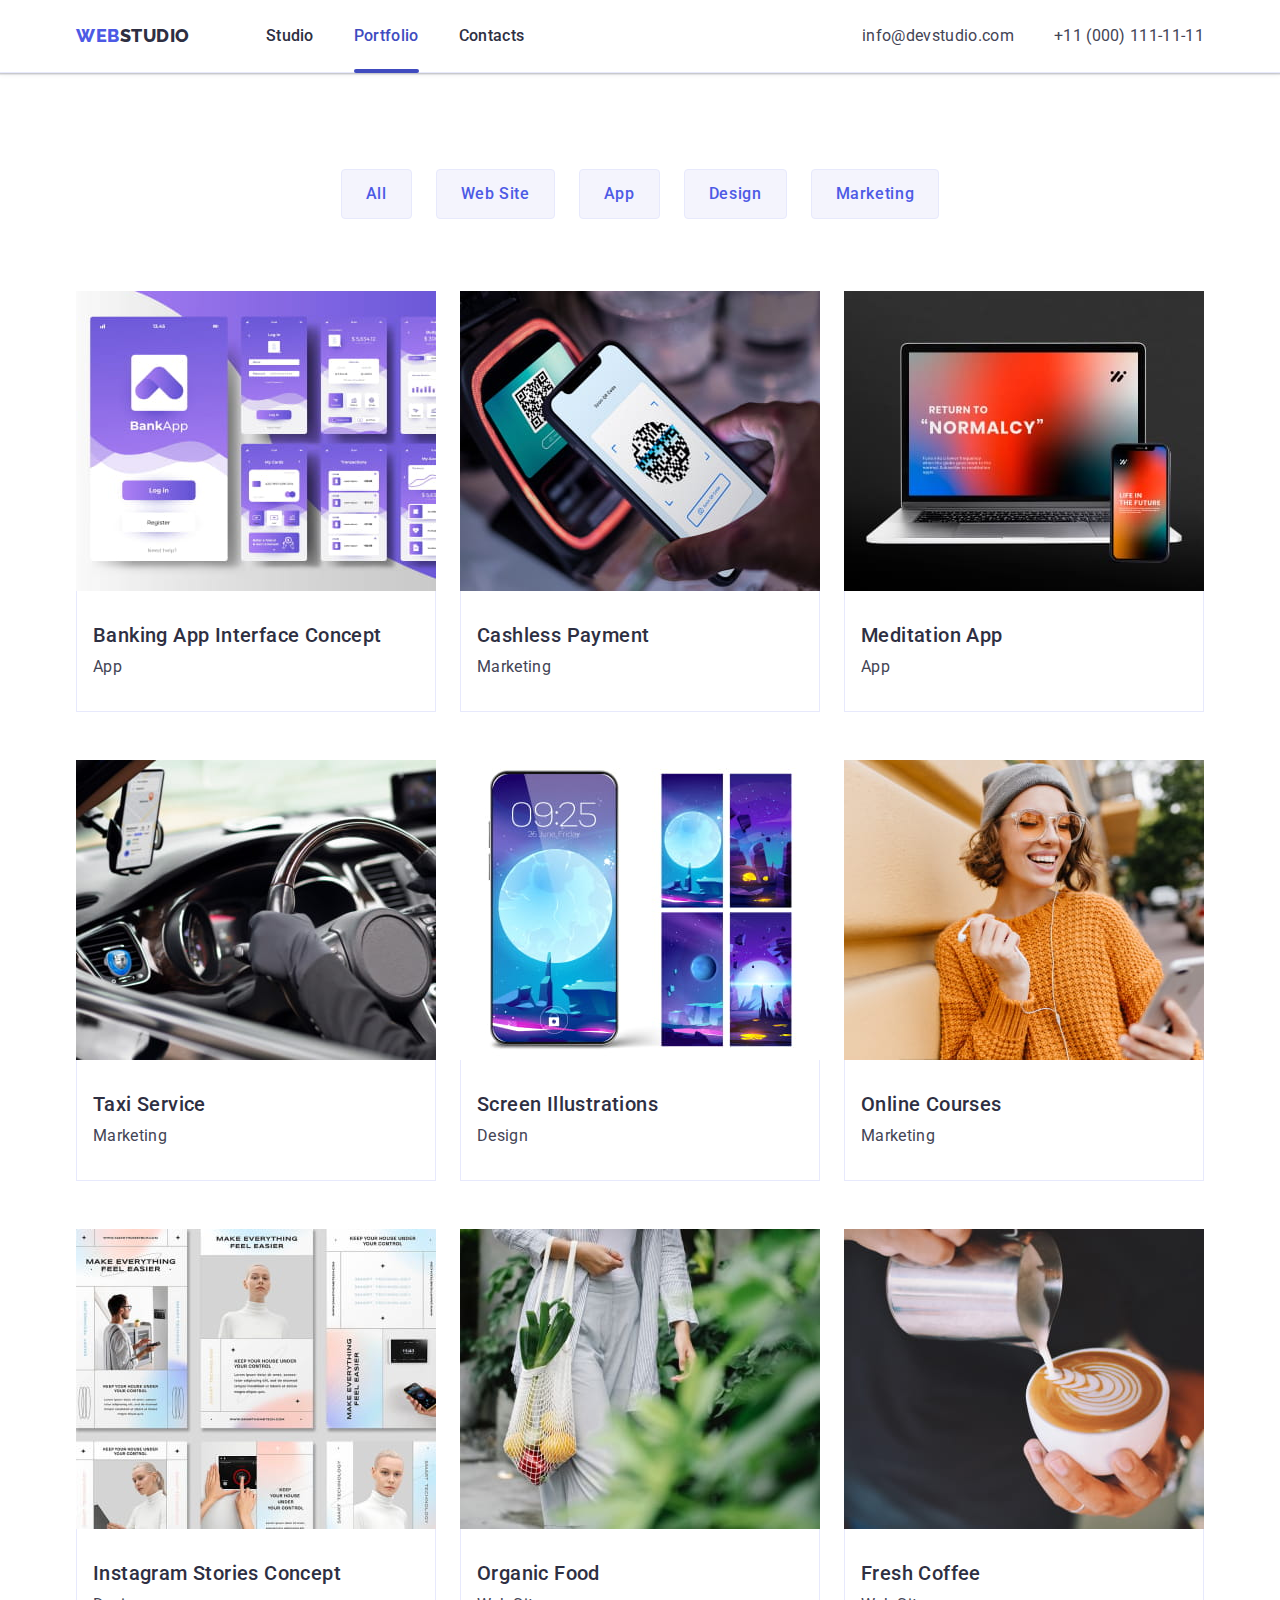
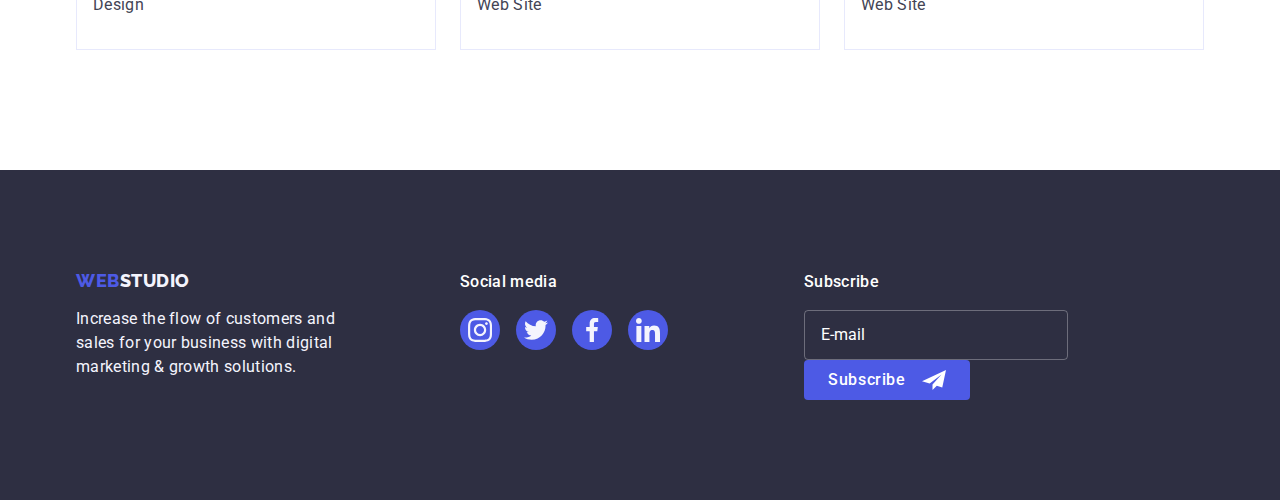
==== commit a1cd2164: "add" ====
--- a/portfolio.html
+++ b/portfolio.html
@@ -217,6 +217,7 @@
 
     <footer class="footer">
       <div class="container">
+
         <div class="footer-info">
           <a class="footer-logo link" href="/">Web<span class="footer-color link">Studio</span></a>
           <p class="footer-text">
@@ -224,6 +225,7 @@
             growth solutions.
           </p>
         </div>
+        
         <div class="footer-social">
           <p class="footer-title">Social media</p>
           <ul class="footer-list list">
@@ -258,22 +260,24 @@
           </ul>
         </div>
 
-        <form class="footer-form">
+        <div class="footer-form">
           <p class="footer-title">Subscribe</p>
-          <div class="subscribe">
-              <input class="subscribe-input" 
-              type="email" 
-              name="mail" 
-              placeholder="E-mail"
-              aria-label="Your e-mail">
-          <button type="submit" class="button">
-            Subscribe
-              <svg class="button-icon" width="24" height="24">
-                  <use href="./images/icons.svg#icon-telegram"></use>
-              </svg>
-          </button>
-          </div>
-         </form>
+          <form class="form-subscribe">
+            <label class="subscribe">
+                <input class="subscribe-input" 
+                type="email" 
+                name="mail" 
+                placeholder="E-mail"
+                aria-label="Your e-mail">
+              </label>    
+            <button type="submit" class="button">
+              Subscribe
+                <svg class="button-icon" width="24" height="24">
+                    <use href="./images/icons.svg#icon-telegram"></use>
+                </svg>
+            </button>
+           </form>
+        </div>
 
       </div>
     </footer>
--- a/css/styles.css
+++ b/css/styles.css
@@ -664,6 +664,7 @@
   background: var(--dairy);
   box-shadow: 0px 2px 1px 0px rgba(0, 0, 0, 0.2), 0px 1px 3px 0px rgba(0, 0, 0, 0.12),
     0px 1px 1px 0px rgba(0, 0, 0, 0.14);
+    padding: 72px 24px 24px 24px;
 }
 
 .madal-btn {
@@ -704,16 +705,12 @@
 /* form */
 
 .form {
-  width: 408px;
-  margin-left: auto;
-  margin-right: auto;
-  padding: 24px;
-}
-
-b {
+  margin: 0 auto;
+}
+
+.modal-title {
   display: block;
   text-align: center;
-  margin-top: 48px;
   margin-bottom: 16px;
   color: var(--navyblue);
   font-weight: 500;
@@ -729,7 +726,6 @@
 }
 
 .form-label {
-  /* display: block; */
   margin-bottom: 4px;
   font-size: 12px;
   line-height: 1.17;
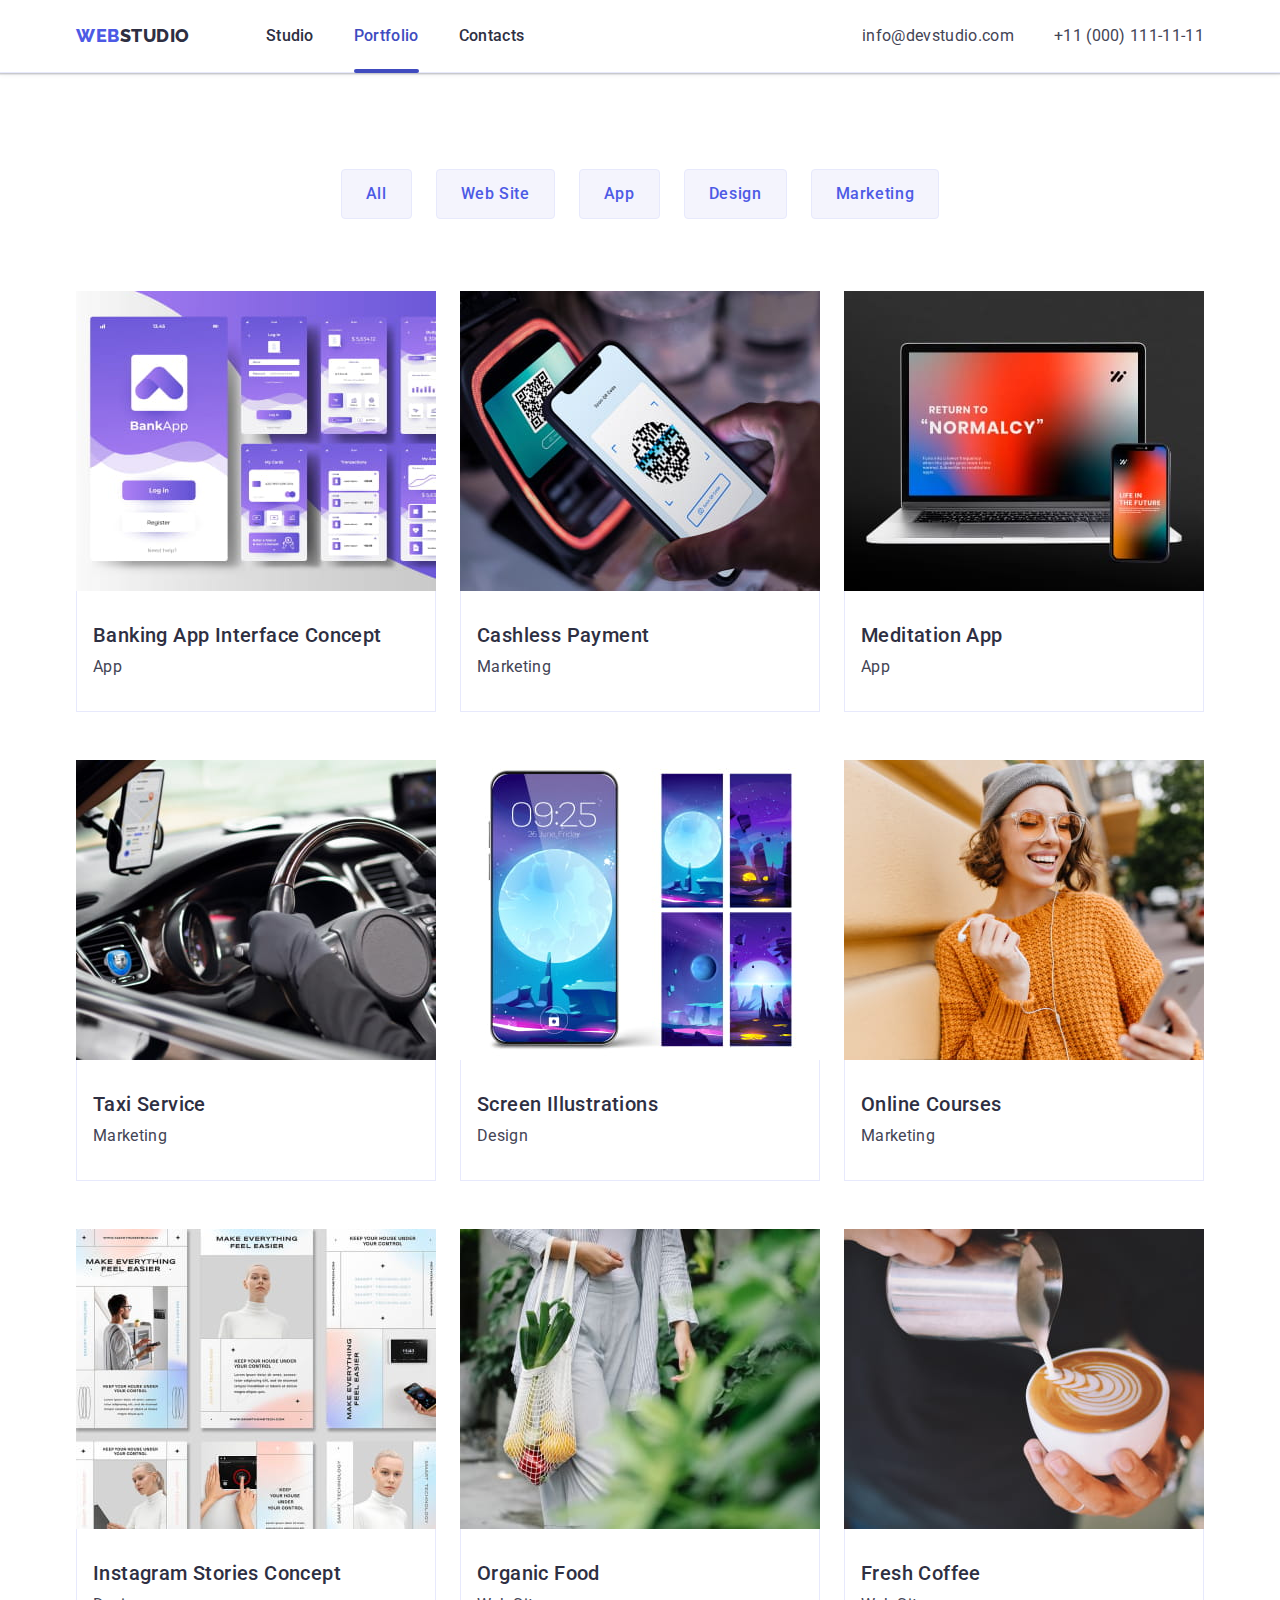
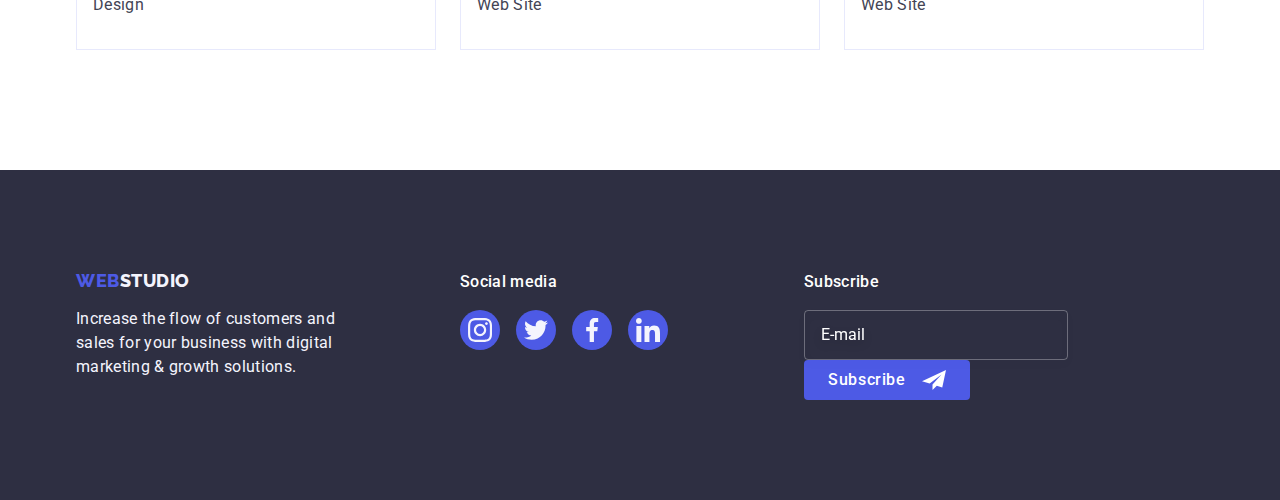
==== commit ca5a91e2: "add" ====
--- a/portfolio.html
+++ b/portfolio.html
@@ -217,7 +217,6 @@
 
     <footer class="footer">
       <div class="container">
-
         <div class="footer-info">
           <a class="footer-logo link" href="/">Web<span class="footer-color link">Studio</span></a>
           <p class="footer-text">
@@ -225,7 +224,6 @@
             growth solutions.
           </p>
         </div>
-        
         <div class="footer-social">
           <p class="footer-title">Social media</p>
           <ul class="footer-list list">
@@ -281,5 +279,6 @@
 
       </div>
     </footer>
+    
   </body>
 </html>
--- a/css/styles.css
+++ b/css/styles.css
@@ -491,6 +491,7 @@
   color: rgba(255, 255, 255, 0.6);
   border: 1px solid rgba(255, 255, 255, 0.3);
   border-radius: 4px;
+  filter: drop-shadow(0px 4px 4px rgba(0, 0, 0, 0.15));
   transition: border-color 250ms cubic-bezier(0.4, 0, 0.2, 1);
 }
 
@@ -744,6 +745,7 @@
   font-size: 12px;
   line-height: 1.17;
   letter-spacing: 0.01em;
+  filter: drop-shadow(0px 4px 4px rgba(0, 0, 0, 0.15));
   transition: border-color 250ms cubic-bezier(0.4, 0, 0.2, 1);
 }
 
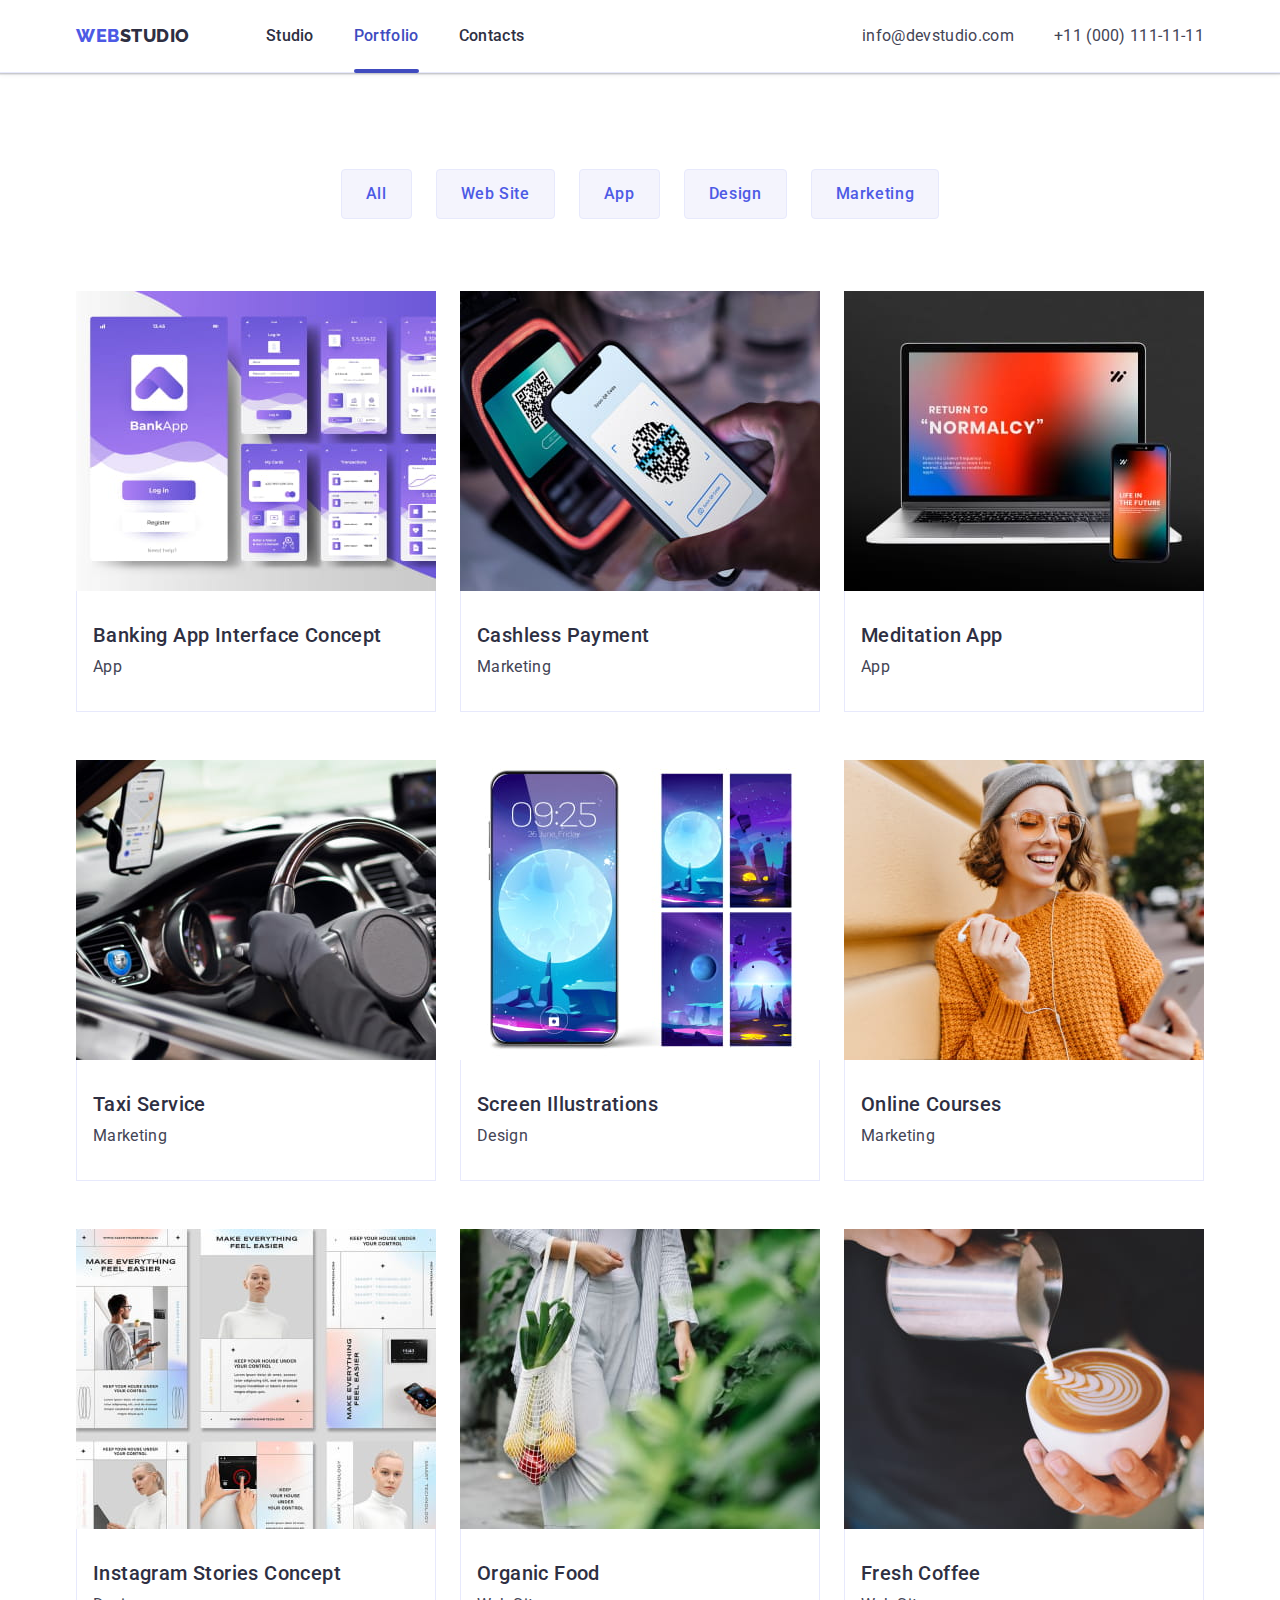
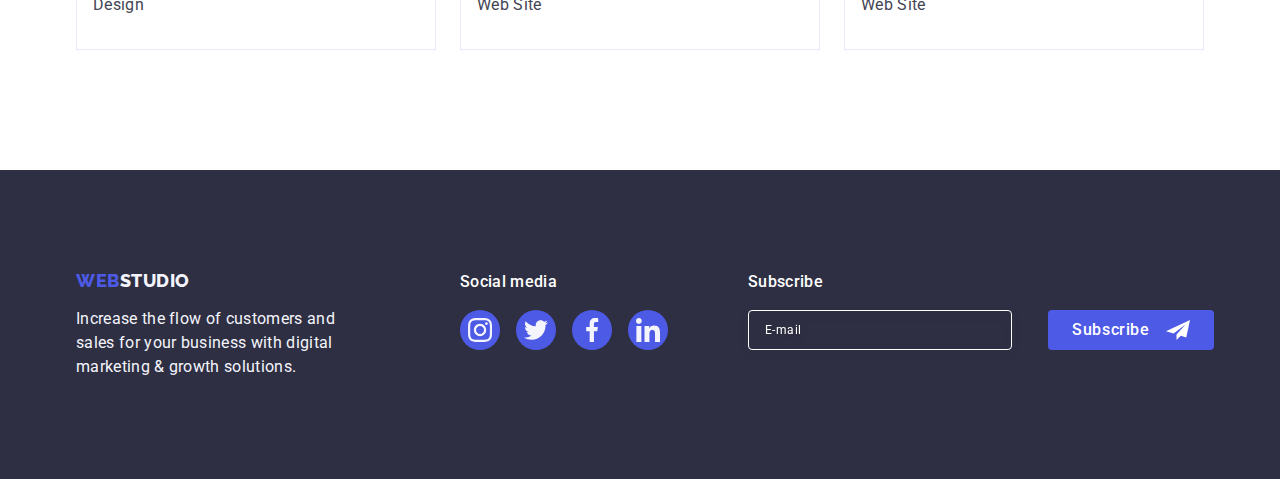
==== commit c00b776f: "add" ====
--- a/portfolio.html
+++ b/portfolio.html
@@ -2,9 +2,9 @@
 <html lang="en">
   <head>
     <meta charset="UTF-8" />
-    <meta name="viewport" content="width=device-width, initial-scale=1.0">
-    <link rel="preconnect" href="https://fonts.googleapis.com">
-    <link rel="preconnect" href="https://fonts.gstatic.com" crossorigin>
+    <meta name="viewport" content="width=device-width, initial-scale=1.0" />
+    <link rel="preconnect" href="https://fonts.googleapis.com" />
+    <link rel="preconnect" href="https://fonts.gstatic.com" crossorigin />
     <link
       href="https://fonts.googleapis.com/css2?family=Raleway:wght@800&family=Roboto:wght@400;500;700;900&display=swap"
       rel="stylesheet"
@@ -13,15 +13,19 @@
       rel="stylesheet"
       href="https://cdnjs.cloudflare.com/ajax/libs/modern-normalize/1.0.0/modern-normalize.min.css"
     />
-    <link rel="stylesheet" href="./css/styles.css">
+    <link rel="stylesheet" href="./css/styles.css" />
     <title>Portfolio</title>
   </head>
   <body>
+    
     <!--Шапка сайту-->
+
     <header class="header">
       <div class="container header-nav">
         <nav class="header-nav">
-          <a class="logo link" href="./index.html">Web<span class="logo-color link">Studio</span></a>
+          <a class="logo link" href="./index.html"
+            >Web<span class="logo-color link">Studio</span></a
+          >
           <ul class="menu-list list">
             <li class="menu-item">
               <a class="menu-link link" href="./index.html">Studio</a>
@@ -53,6 +57,7 @@
           <h1 class="visually-hidden">Portfolio</h1>
 
           <!--Каталог -->
+
           <ul class="catalog-list list">
             <li class="catalog-item">
               <button class="button" type="button">All</button>
@@ -72,11 +77,12 @@
           </ul>
 
           <!--Галерея-->
+
           <ul class="gallery-list list">
             <li class="gallery-item">
               <a class="gallery-link link" href="">
                 <div class="gallery-overley">
-                  <img src="./images/gallery/img1.jpg" alt="App" width="360" height="300">
+                  <img src="./images/gallery/img1.jpg" alt="App" width="360" height="300" />
                   <p class="gallery-overley-text">
                     14 Stylish and User-Friendly App Design Concepts · Task Manager App · Calorie
                     Tracker App · Exotic Fruit Ecommerce App · Cloud Storage App
@@ -91,7 +97,7 @@
             <li class="gallery-item">
               <a class="gallery-link link" href="">
                 <div class="gallery-overley">
-                  <img src="./images/gallery/img2.jpg" alt="Phone" width="360" height="300">
+                  <img src="./images/gallery/img2.jpg" alt="Phone" width="360" height="300" />
                   <p class="gallery-overley-text">
                     14 Stylish and User-Friendly App Design Concepts · Task Manager App · Calorie
                     Tracker App · Exotic Fruit Ecommerce App · Cloud Storage App
@@ -106,7 +112,7 @@
             <li class="gallery-item">
               <a class="gallery-link link" href="">
                 <div class="gallery-overley">
-                  <img src="./images/gallery/img3.jpg" alt="Notebook" width="360" height="300">
+                  <img src="./images/gallery/img3.jpg" alt="Notebook" width="360" height="300" />
                   <p class="gallery-overley-text">
                     14 Stylish and User-Friendly App Design Concepts · Task Manager App · Calorie
                     Tracker App · Exotic Fruit Ecommerce App · Cloud Storage App
@@ -121,7 +127,7 @@
             <li class="gallery-item">
               <a class="gallery-link link" href="">
                 <div class="gallery-overley">
-                  <img src="./images/gallery/img4.jpg" alt="Car" width="360" height="300">
+                  <img src="./images/gallery/img4.jpg" alt="Car" width="360" height="300" />
                   <p class="gallery-overley-text">
                     14 Stylish and User-Friendly App Design Concepts · Task Manager App · Calorie
                     Tracker App · Exotic Fruit Ecommerce App · Cloud Storage App
@@ -136,7 +142,7 @@
             <li class="gallery-item">
               <a class="gallery-link link" href="">
                 <div class="gallery-overley">
-                  <img src="./images/gallery/img5.jpg" alt="Iphone" width="360" height="300">
+                  <img src="./images/gallery/img5.jpg" alt="Iphone" width="360" height="300" />
                   <p class="gallery-overley-text">
                     14 Stylish and User-Friendly App Design Concepts · Task Manager App · Calorie
                     Tracker App · Exotic Fruit Ecommerce App · Cloud Storage App
@@ -151,7 +157,7 @@
             <li class="gallery-item">
               <a class="gallery-link link" href="">
                 <div class="gallery-overley">
-                  <img src="./images/gallery/img6.jpg" alt="Women" width="360" height="300">
+                  <img src="./images/gallery/img6.jpg" alt="Women" width="360" height="300" />
                   <p class="gallery-overley-text">
                     14 Stylish and User-Friendly App Design Concepts · Task Manager App · Calorie
                     Tracker App · Exotic Fruit Ecommerce App · Cloud Storage App
@@ -166,7 +172,7 @@
             <li class="gallery-item">
               <a class="gallery-link link" href="">
                 <div class="gallery-overley">
-                  <img src="./images/gallery/img7.jpg" alt="Instagram" width="360" height="300">
+                  <img src="./images/gallery/img7.jpg" alt="Instagram" width="360" height="300" />
                   <p class="gallery-overley-text">
                     14 Stylish and User-Friendly App Design Concepts · Task Manager App · Calorie
                     Tracker App · Exotic Fruit Ecommerce App · Cloud Storage App
@@ -181,7 +187,7 @@
             <li class="gallery-item">
               <a class="gallery-link link" href="">
                 <div class="gallery-overley">
-                  <img src="./images/gallery/img8.jpg" alt="Bag" width="360" height="300">
+                  <img src="./images/gallery/img8.jpg" alt="Bag" width="360" height="300" />
                   <p class="gallery-overley-text">
                     14 Stylish and User-Friendly App Design Concepts · Task Manager App · Calorie
                     Tracker App · Exotic Fruit Ecommerce App · Cloud Storage App
@@ -196,7 +202,7 @@
             <li class="gallery-item">
               <a class="gallery-link link" href="">
                 <div class="gallery-overley">
-                  <img src="./images/gallery/img9.jpg" alt="Coffe" width="360" height="300">
+                  <img src="./images/gallery/img9.jpg" alt="Coffe" width="360" height="300" />
                   <p class="gallery-overley-text">
                     14 Stylish and User-Friendly App Design Concepts · Task Manager App · Calorie
                     Tracker App · Exotic Fruit Ecommerce App · Cloud Storage App
@@ -262,23 +268,23 @@
           <p class="footer-title">Subscribe</p>
           <form class="form-subscribe">
             <label class="subscribe">
-                <input class="subscribe-input" 
-                type="email" 
-                name="mail" 
+              <input
+                class="subscribe-input"
+                type="email"
+                name="mail"
                 placeholder="E-mail"
-                aria-label="Your e-mail">
-              </label>    
+                aria-label="Your e-mail"
+              />
+            </label>
             <button type="submit" class="button">
               Subscribe
-                <svg class="button-icon" width="24" height="24">
-                    <use href="./images/icons.svg#icon-telegram"></use>
-                </svg>
+              <svg class="button-icon" width="24" height="24">
+                <use href="./images/icons.svg#icon-telegram"></use>
+              </svg>
             </button>
-           </form>
-        </div>
-
+          </form>
+        </div>
       </div>
     </footer>
-    
   </body>
 </html>
--- a/css/styles.css
+++ b/css/styles.css
@@ -476,23 +476,27 @@
   margin-left: 80px;
 }
 
-.subscribe {
-  display: flex;
-  align-items: center;
+.form-subscribe {
+  display: flex;
+  gap: 24px;
 }
 
 .subscribe-input {
   display: inline-block;
-  min-width: 264px;
-  min-height: 40px;
+  width: 264px;
+  height: 40px;
   padding: 15px 16px;
   margin-right: 12px;
   background-color: inherit;
-  color: rgba(255, 255, 255, 0.6);
-  border: 1px solid rgba(255, 255, 255, 0.3);
-  border-radius: 4px;
+  color: var(--white);
+  border: 1px solid var(--white);
+  border-radius: 4px;
+  font-size: 12px;
+  line-height: 1.5;
+  letter-spacing: 0.04em;
+  transition: border-color 250ms cubic-bezier(0.4, 0, 0.2, 1);
   filter: drop-shadow(0px 4px 4px rgba(0, 0, 0, 0.15));
-  transition: border-color 250ms cubic-bezier(0.4, 0, 0.2, 1);
+  outline: none;
 }
 
 .subscribe-input::placeholder {
@@ -716,14 +720,16 @@
   color: var(--navyblue);
   font-weight: 500;
   line-height: 1.5;
-  letter-spacing: 0.03em;
+  letter-spacing: 0.02em;
+  text-align: center;
+  margin-bottom: 16px
 }
 
 .form-field {
   position: relative;
   display: flex;
   flex-direction: column;
-  margin-bottom: 10px;
+  margin-bottom: 8px;
 }
 
 .form-label {
@@ -734,18 +740,19 @@
   color: var(--lightslate);
 }
 
+.form-bg-icon {
+  position: relative;
+}
+
 .form-input {
+  width: 100%;
   height: 40px;
   margin: 0;
   padding-left: 38px;
   border: 1px solid rgba(46, 47, 66, 0.4);
   border-radius: 4px;
   outline: transparent;
-  font: inherit;
-  font-size: 12px;
-  line-height: 1.17;
-  letter-spacing: 0.01em;
-  filter: drop-shadow(0px 4px 4px rgba(0, 0, 0, 0.15));
+  background-color: transparent; 
   transition: border-color 250ms cubic-bezier(0.4, 0, 0.2, 1);
 }
 
@@ -756,8 +763,9 @@
 
 .form-icon {
   position: absolute;
-  bottom: 8px;
-  left: 12px;
+  top: 50%;
+  left: 16px;
+  transform: translateY(-50%);
   fill: var(--navyblue);
   transition: fill 250ms cubic-bezier(0.4, 0, 0.2, 1);
 }
@@ -766,8 +774,8 @@
   fill: var(--iris);
 }
 
-.comment {
-  margin-bottom: 20px;
+.form-field-comment {
+  margin-bottom: 16px;
 }
 
 .textarea {
@@ -829,7 +837,8 @@
   margin-right: 8px;
   fill: transparent;
   transition: background-color 250ms cubic-bezier(0.4, 0, 0.2, 1),
-    border 250ms cubic-bezier(0.4, 0, 0.2, 1), fill 250ms cubic-bezier(0.4, 0, 0.2, 1);
+    border 250ms cubic-bezier(0.4, 0, 0.2, 1), 
+    fill 250ms cubic-bezier(0.4, 0, 0.2, 1);
 }
 
 .link-agreement {
@@ -842,19 +851,6 @@
 .link-agreement:hover,
 .link-agreement:focus {
   color: var(--ocean);
-}
-
-.checkbox {
-  position: absolute;
-  white-space: nowrap;
-  width: 1px;
-  height: 1px;
-  overflow: hidden;
-  border: 0;
-  padding: 0;
-  clip: rect(0 0 0 0);
-  clip-path: inset(50%);
-  margin: -1px;
 }
 
 .link-agreement {
